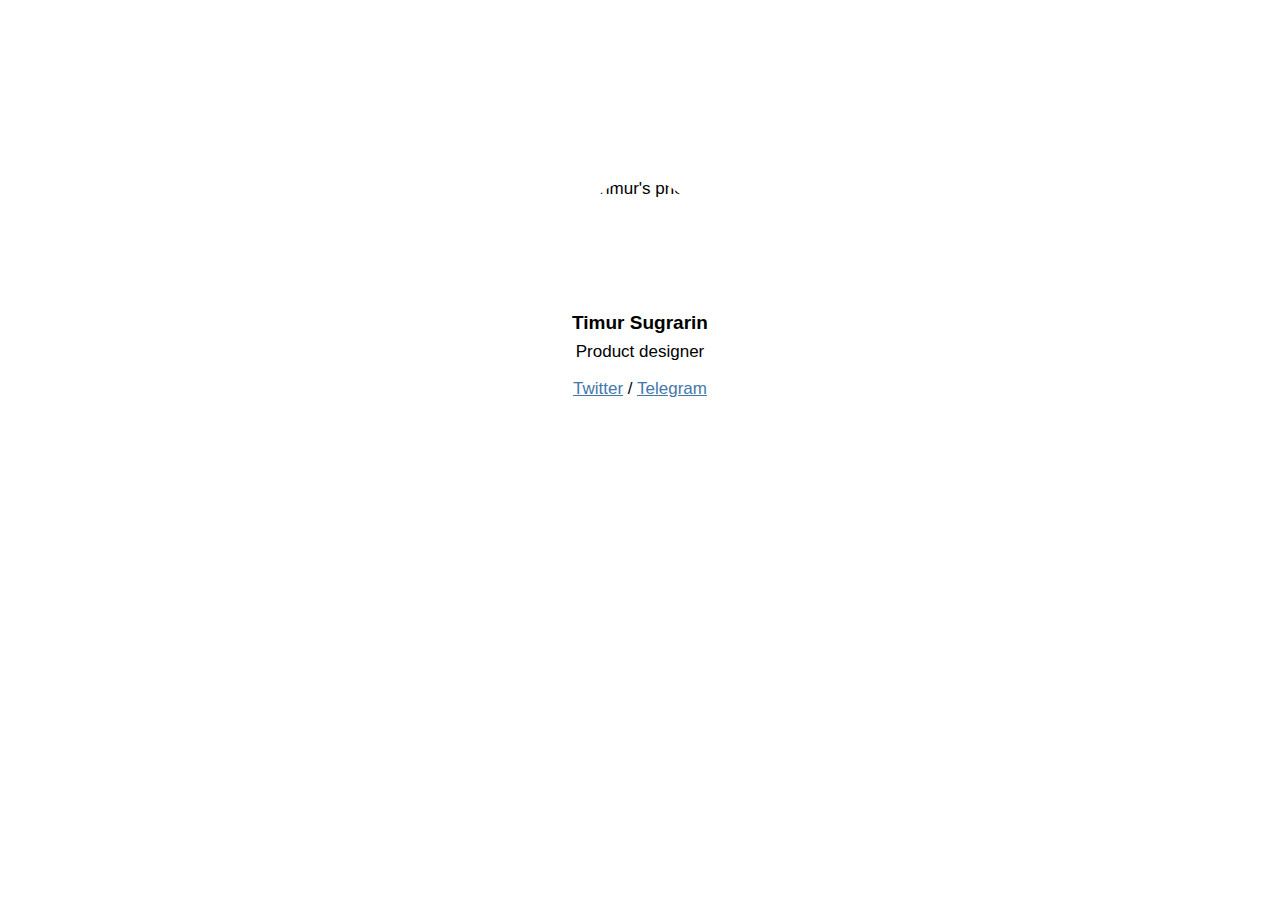
==== index.html @ ad9ad395 "Create index.html" ====
<!DOCTYPE html>
<html lang="en">
<head>
	<title>Timur Sugrarin</title>
	<meta name="description" content="Info and contacts">
	<meta http-equiv="Content-Type" content="text/html; charset=UTF-8">
	<meta http-equiv="X-UA-Compatible" content="IE=edge">
  <meta name="viewport" content="width=device-width, initial-scale=1">
  <link rel="icon" type="image/svg+xml" href="assets/favicon.svg">
  <link rel="icon" type="image/png" href="assets/favicon.png">
</head>
  
<body style="margin: 14%; font-family: -apple-system, BlinkMacSystemFont, 'Helvetica Neue', 'Helvetica', MS Sans Serif, Roboto, Arial, Oxygen, Ubuntu, Cantarell, 'Open Sans', sans-serif; font-size: 17px;">

		<img style="border-radius: 120px; margin: 0 auto; display: block;" src="assets/timur-sugrarin@2x.jpg" width="120" height="120" alt="Timur's photo">

		<h1 style="font-size: 19px; margin-bottom: 8px; text-align: center;">Timur Sugrarin</h1>

		<p style="margin-top: 0px; text-align: center;">Product designer</p>

		<p style="text-align: center;">
		<a href="https://twitter.com/sugrarin" style="color: #4477AA;">Twitter</a> 
		/ 
		<a href="https://t.me/sugrarin" style="color: #4477AA;">Telegram</a>
		</p>

</body>

</html>
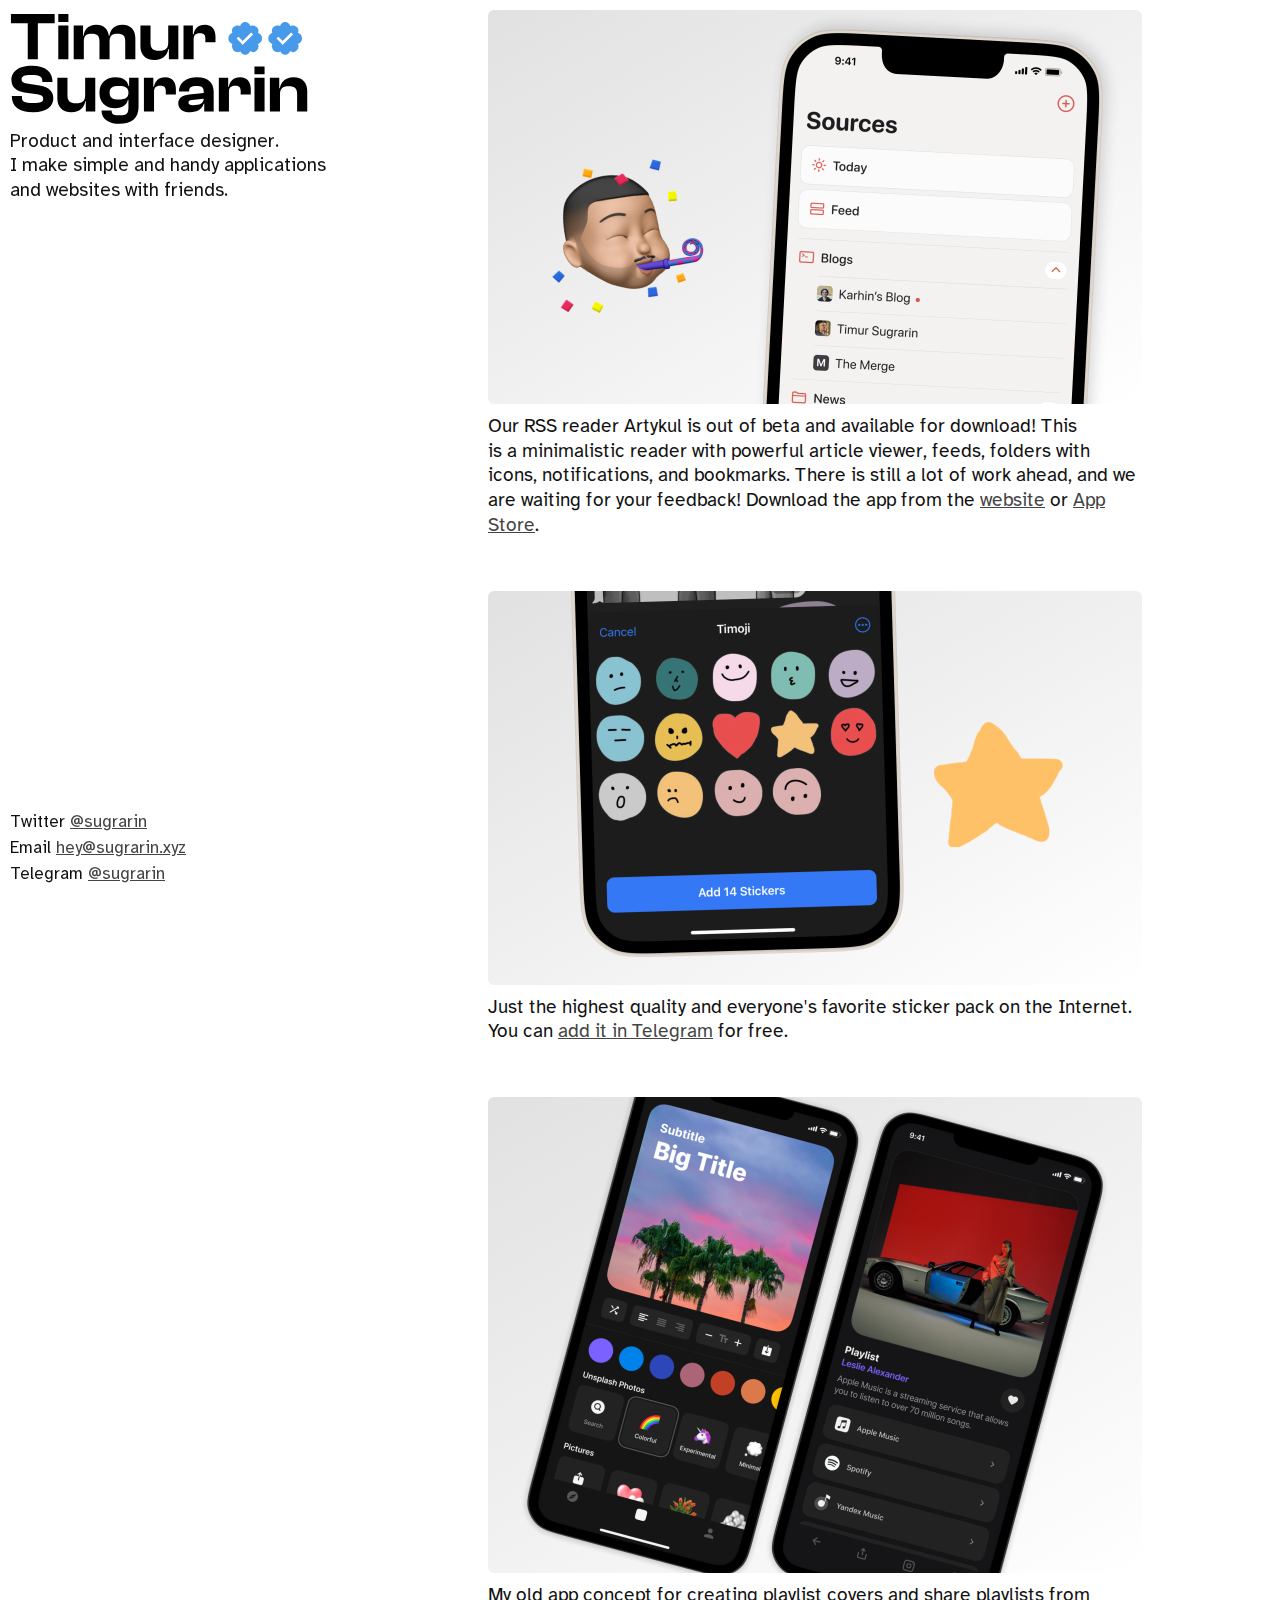
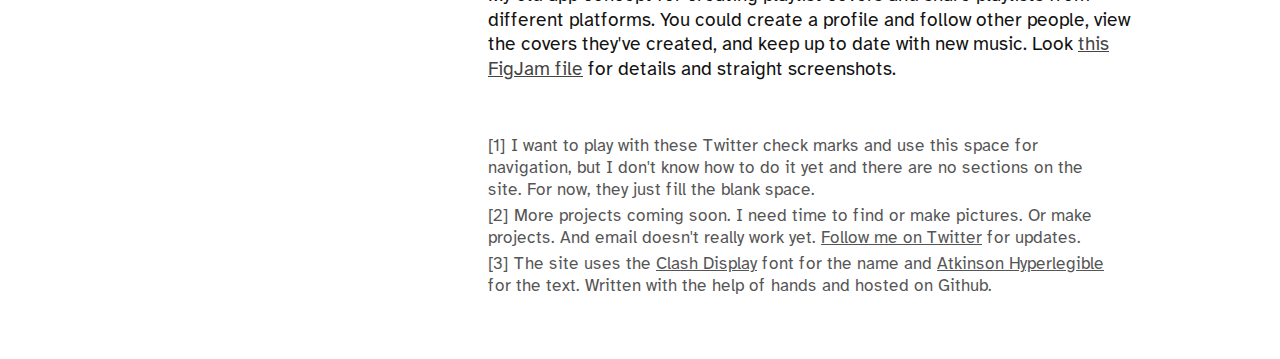
==== commit 459ecb52: "refresh all" ====
--- a/index.html
+++ b/index.html
@@ -1,29 +1,79 @@
 <!DOCTYPE html>
 <html lang="en">
 <head>
+	<meta charset="UTF-8">
+	<meta http-equiv="X-UA-Compatible" content="IE=edge">
+	<meta name="viewport" content="width=device-width, initial-scale=1.0">
+
 	<title>Timur Sugrarin</title>
-	<meta name="description" content="Info and contacts">
-	<meta http-equiv="Content-Type" content="text/html; charset=UTF-8">
-	<meta http-equiv="X-UA-Compatible" content="IE=edge">
-  <meta name="viewport" content="width=device-width, initial-scale=1">
-  <link rel="icon" type="image/svg+xml" href="assets/favicon.svg">
-  <link rel="icon" type="image/png" href="assets/favicon.png">
+	<meta name="description" content="Product and interface designer. I make simple and handy applications and websites with friends.">
+
+	<meta property="og:image" content="/images/ogimage.jpg"/>
+	<meta property="og:title" content="Timur Sugrarin"/>
+	<meta property="og:description" content="Product and interface designer. I make simple and handy applications and websites with friends."/>
+
+	<link rel="stylesheet" href="/assets/mine.css">
+	<link rel="icon" type="image/x-icon" href="/assets/favicon.ico">
+	<link rel="apple-touch-icon-precomposed" href="/assets/favicon.png">
+
 </head>
+
+<body>
+
+  <aside class="sidebar">
+  	<div class="sidebar-top">
+    	<a href="#" class="logo name"></a>
+			<p class="description">
+    		Product and interface designer. I make simple and handy applications and websites with friends. 
+    	</p>
+		</div>
+
+    <div class="sidebar-bottom">
+    	<div class="links">
+    		<span class="link">Twitter <a target="_blank" href="https://twitter.com/sugrarin">@sugrarin</a></span>
+    		<span class="link">Email <a href="#">hey@sugrarin.xyz</a></span>
+    		<span class="link">Telegram <a target="_blank" href="https://sugrarin.t.me/">@sugrarin</a></span>
+    	</div>
+    </div>
+	</aside>
   
-<body style="margin: 14%; font-family: -apple-system, BlinkMacSystemFont, 'Helvetica Neue', 'Helvetica', MS Sans Serif, Roboto, Arial, Oxygen, Ubuntu, Cantarell, 'Open Sans', sans-serif; font-size: 17px;">
+  <main class="main">
 
-		<img style="border-radius: 120px; margin: 0 auto; display: block;" src="assets/timur-sugrarin@2x.jpg" width="120" height="120" alt="Timur's photo">
+  	<div class="post">
+			<img class="post-image" width="654" height="394" src="/images/artykul@2x.png" alt="">
+    	<p class="post-text">
+    		Our RSS reader Artykul is out of beta and available for download! This is a minimalistic reader with powerful article viewer, feeds, folders with icons, notifications, and bookmarks. There is still a lot of work ahead, and we are waiting for your feedback! Download the app from the <a href="https://artykul.org/">website</a> or <a href="https://apps.apple.com/app/id1618798027">App Store</a>.
+    	</p>  		
+  	</div>
 
-		<h1 style="font-size: 19px; margin-bottom: 8px; text-align: center;">Timur Sugrarin</h1>
+  	<div class="post">
+			<img class="post-image" width="654" height="394" src="/images/stickers@2x.png" alt="">
+    	<p class="post-text">
+    		Just the highest quality and everyone's favorite sticker pack on the Internet. You can <a href="https://t.me/addstickers/timojipack">add it in Telegram</a> for free.
+    	</p>  		
+  	</div>
 
-		<p style="margin-top: 0px; text-align: center;">Product designer</p>
+		<div class="post">
+			<img class="post-image" width="654" height="394" src="/images/playlisten@2x.png" alt="">
+    	<p class="post-text">
+    		My old app concept for creating playlist covers and share playlists from different platforms. You could create a profile and follow other people, view the covers they've created, and keep up to date with new music. Look <a target="_blank" href="https://www.figma.com/file/Sy4nIL1t17ZvkW5pwkJ0r8?embed_host=share&kind=&node-id=0%3A1&t=X8rtTee0BBzfhbx1-1&viewer=1">this FigJam file</a> for details and straight screenshots.
+    	</p>  		
+  	</div>  	
 
-		<p style="text-align: center;">
-		<a href="https://twitter.com/sugrarin" style="color: #4477AA;">Twitter</a> 
-		/ 
-		<a href="https://t.me/sugrarin" style="color: #4477AA;">Telegram</a>
-		</p>
+  	<div class="post">
+    	<p class="post-text gray">
+    		[1] I want to play with these Twitter check marks and use this space for navigation, but I don't know how to do it yet and there are no sections on the site. For now, they just fill the blank space.
+    	</p>
+    	<p class="post-text gray">
+    		[2] More projects coming soon. I need time to find or make pictures. Or make projects. And email doesn't really work yet. <a href="https://twitter.com/sugrarin">Follow me on Twitter</a> for updates.
+    	</p>
+    	<p class="post-text gray">
+    		[3] The site uses the <a href="https://www.fontshare.com/fonts/clash-display">Clash Display</a> font for the name and <a href="https://brailleinstitute.org/freefont">Atkinson Hyperlegible</a> for the text. Written with the help of hands and hosted on Github.
+    	</p>
+  	</div>
 
+  </main>
+  
 </body>
 
-</html>
+</html>--- a/assets/mine.css
+++ b/assets/mine.css
@@ -0,0 +1,217 @@
+:root {
+  --background-color: #ffffff;
+  --text-color: #111111;
+  --gray-text-color: #555555;
+
+  --link-color: #444444;
+  --hovered-link-color: #111111;
+
+  --image-background: linear-gradient(150deg, rgba(0,0,0,0.11916534810126578) 0%, rgba(255,255,255,0) 100%);
+
+  --logo: url(/images/logo-black.svg);
+}
+
+@media(prefers-color-scheme: dark) {
+  :root {
+    --background-color: #111111;
+    --text-color: #f5f5f5;
+    --gray-text-color: #9A9A9A;
+
+    --link-color: #999999;
+    --hovered-link-color: #f5f5f5;
+
+    --image-background: linear-gradient(160deg, rgba(255,255,255,0.12232990506329111) 0%, rgba(255,255,255,0) 100%);
+
+    --logo: url(/images/logo-white.svg);
+  }
+}
+
+@font-face {
+  font-family: 'Atkinson-Hyperlegible';
+  src: url('/assets/Atkinson-Hyperlegible-Regular-102a.woff2') format('woff2');
+       font-weight: normal;
+       font-display: swap;
+       font-style: normal;
+}
+
+html, body, div, span, object, iframe,
+h1, h2, h3, h4, h5, h6, p, blockquote, pre,
+a, abbr, acronym, address, code,
+del, dfn, em, img, q, dl, dt, dd, ol, ul, li,
+fieldset, form, label, legend,
+table, caption, tbody, tfoot, thead, tr, th, td {
+  margin: 0;
+  padding: 0;
+  border: 0;
+}
+
+*, *:before, *:after {
+  box-sizing: border-box;
+}
+
+body {
+  font-family: 'Atkinson-Hyperlegible', Arial, sans-serif;
+  max-width: 1081px;
+  display: grid;
+  grid-template-columns: 340px 1fr;
+  grid-gap: 10px;
+  color: var(--text-color);
+  background-color: var(--background-color);
+  /*-webkit-font-smoothing: antialiased;*/
+  /*-moz-osx-font-smoothing: grayscale;*/
+}
+
+aside {
+  position: sticky;
+  top: 0;
+  height: 100vh;
+  padding: 10px; 
+  display: flex;
+  flex-wrap: wrap;
+}
+
+.logo {
+  display: block;
+  width: 300px;
+  height: 118px;
+  background-repeat: no-repeat;
+  background-position: center;
+  background-size: contain;
+}
+
+.name {
+  background-image: var(--logo);
+}
+
+.description {
+  font-size: 19px;
+  margin: 2px 0;
+  line-height: 128%;
+}
+
+.sidebar-bottom {
+  margin: auto 0;
+  margin-bottom: 0px;
+}
+
+.links {
+  font-size: 17px;
+}
+
+.link {
+  display: block;
+  margin: 5px 0;
+}
+
+main {
+  max-width: 674px;
+  padding: 10px;
+}
+
+p {
+  font-size: 19px;
+  line-height: 130%;
+  margin-bottom: 6px;
+}
+
+img {
+  max-width: 100%;
+  height: auto;
+  margin: 0;
+}
+
+a {
+  color: var(--link-color);
+}
+
+a:hover {
+  color: var(--hovered-link-color);
+}
+
+.post {
+  margin-bottom: 52px;
+}
+
+.post-image {
+  margin-bottom: 6px;
+  border-radius: 6px;
+  background: var(--image-background);
+}
+
+.gray {
+  color: var(--gray-text-color);
+  font-size: 17px;
+  margin-bottom: 4px;
+  max-width: 96%;
+}
+
+.gray a {
+  color: var(--gray-text-color);
+}
+
+@media screen and (min-width: 1025px) {
+  body {
+    max-width: 100%;
+  }
+  .main {
+    margin: 0 auto;
+    max-width: 100%;
+  }
+  .post {
+    max-width: 654px;
+  }
+}
+
+@media screen and (min-width: 1774px) {
+  body {
+    max-width: 100%;
+  }
+  .main {
+    margin: 0 auto;
+    max-width: 1414px;
+    display: flex;
+    flex-wrap: wrap;
+  }
+  .post {
+    max-width: 654px;
+    margin: 0 20px;
+  }
+}
+
+@media (max-width: 820px) {
+  body {
+    grid-template-columns: none;
+  }
+  
+  aside {
+  position: inherit;
+  height: 100%;
+  max-width: 674px;
+  margin: 0 auto;
+  }
+
+  .description {
+    max-width: 94%;
+  }
+
+  .sidebar-top {
+    margin-bottom: 16px;
+  }
+
+  .links {
+  font-size: 18px;
+  }
+
+  .link {
+    margin: 6px 0;
+  }
+
+  main {
+  /*max-width: 154px;*/
+  margin: 0 auto;
+  }
+
+  p {
+    font-size: 18px;
+  }
+}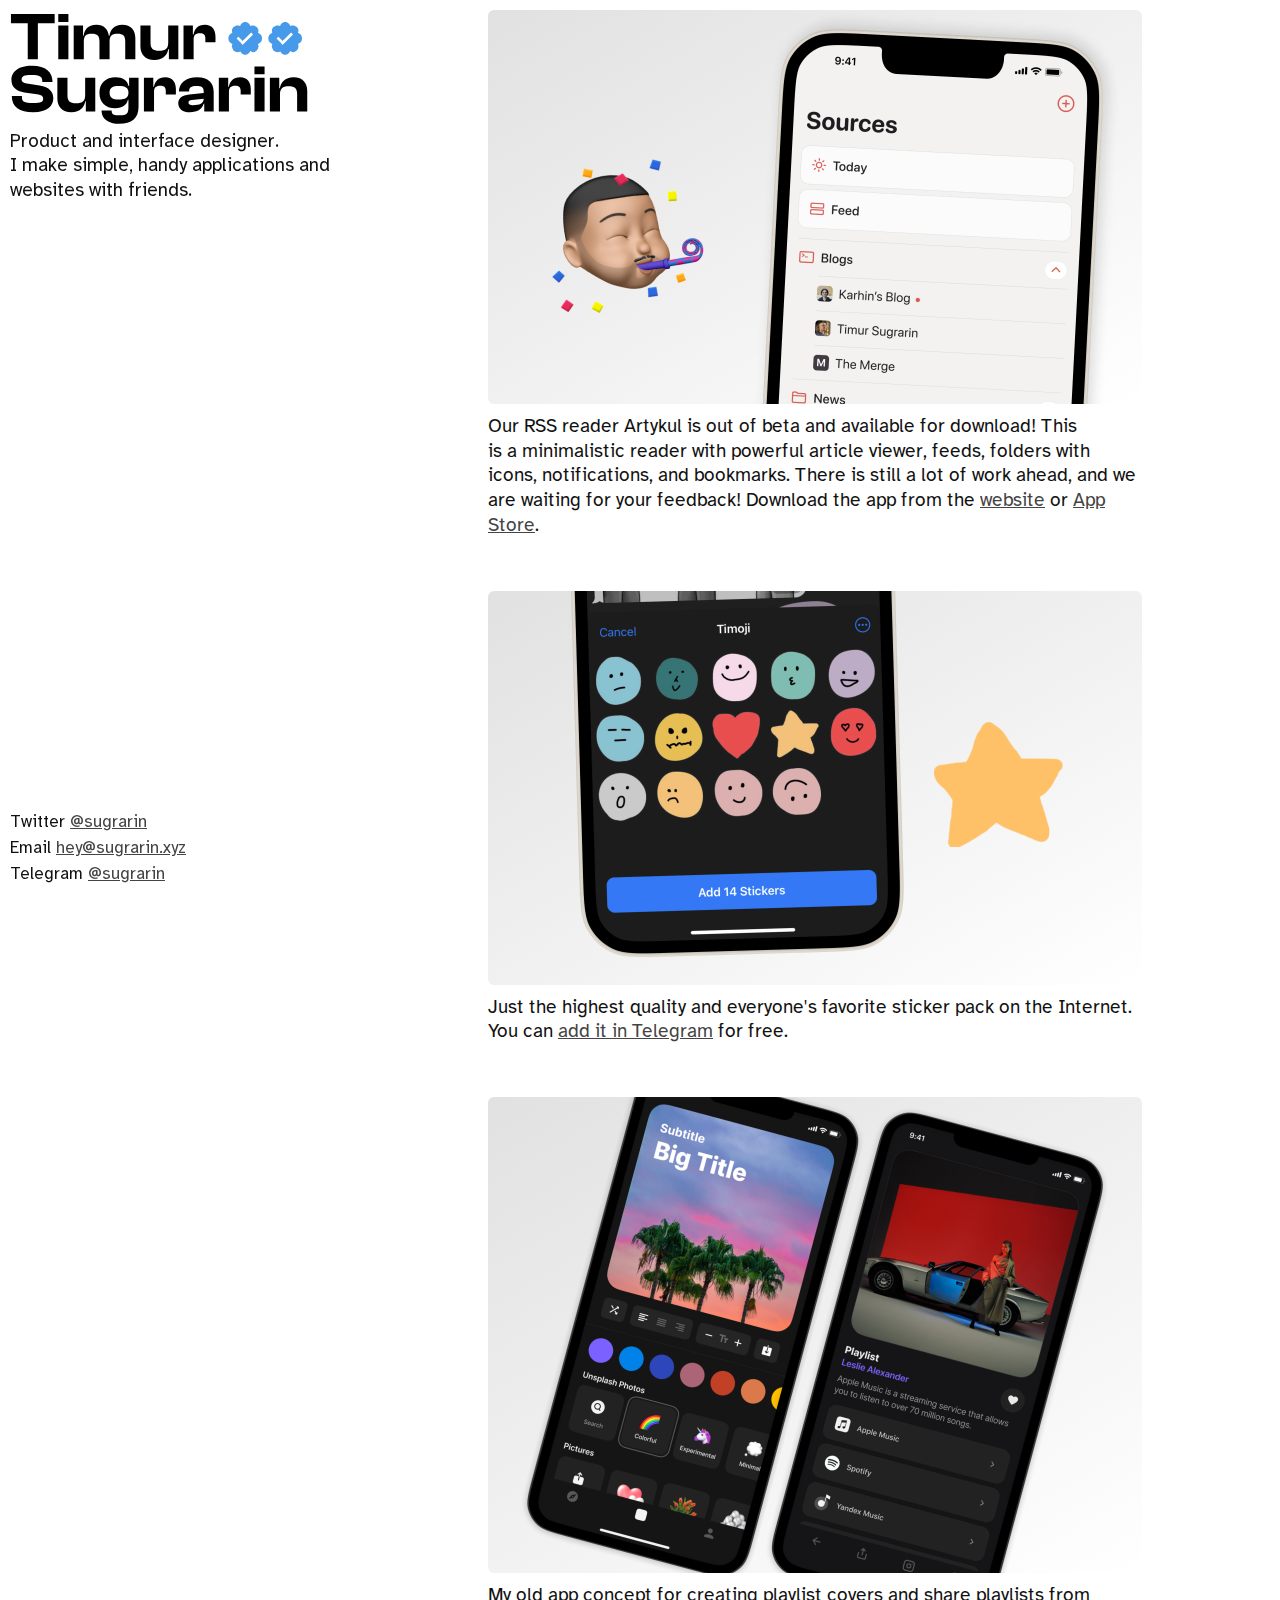
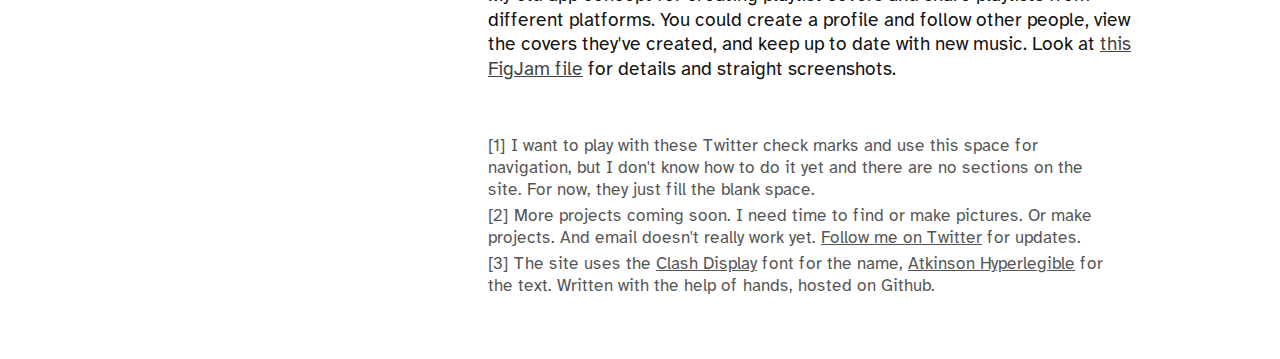
==== commit 71613977: "Update index.html" ====
--- a/index.html
+++ b/index.html
@@ -6,7 +6,7 @@
 	<meta name="viewport" content="width=device-width, initial-scale=1.0">
 
 	<title>Timur Sugrarin</title>
-	<meta name="description" content="Product and interface designer. I make simple and handy applications and websites with friends.">
+	<meta name="description" content="Product and interface designer. I make simple, handy applications and websites with friends.">
 
 	<meta property="og:image" content="/images/ogimage.jpg"/>
 	<meta property="og:title" content="Timur Sugrarin"/>
@@ -24,7 +24,7 @@
   	<div class="sidebar-top">
     	<a href="#" class="logo name"></a>
 			<p class="description">
-    		Product and interface designer. I make simple and handy applications and websites with friends. 
+    		Product and interface designer. I make simple, handy applications and websites with friends.
     	</p>
 		</div>
 
@@ -56,7 +56,7 @@
 		<div class="post">
 			<img class="post-image" width="654" height="394" src="/images/playlisten@2x.png" alt="">
     	<p class="post-text">
-    		My old app concept for creating playlist covers and share playlists from different platforms. You could create a profile and follow other people, view the covers they've created, and keep up to date with new music. Look <a target="_blank" href="https://www.figma.com/file/Sy4nIL1t17ZvkW5pwkJ0r8?embed_host=share&kind=&node-id=0%3A1&t=X8rtTee0BBzfhbx1-1&viewer=1">this FigJam file</a> for details and straight screenshots.
+    		My old app concept for creating playlist covers and share playlists from different platforms. You could create a profile and follow other people, view the covers they've created, and keep up to date with new music. Look at <a target="_blank" href="https://www.figma.com/file/Sy4nIL1t17ZvkW5pwkJ0r8?embed_host=share&kind=&node-id=0%3A1&t=X8rtTee0BBzfhbx1-1&viewer=1">this FigJam file</a> for details and straight screenshots.
     	</p>  		
   	</div>  	
 
@@ -68,7 +68,7 @@
     		[2] More projects coming soon. I need time to find or make pictures. Or make projects. And email doesn't really work yet. <a href="https://twitter.com/sugrarin">Follow me on Twitter</a> for updates.
     	</p>
     	<p class="post-text gray">
-    		[3] The site uses the <a href="https://www.fontshare.com/fonts/clash-display">Clash Display</a> font for the name and <a href="https://brailleinstitute.org/freefont">Atkinson Hyperlegible</a> for the text. Written with the help of hands and hosted on Github.
+    		[3] The site uses the <a href="https://www.fontshare.com/fonts/clash-display">Clash Display</a> font for the name, <a href="https://brailleinstitute.org/freefont">Atkinson Hyperlegible</a> for the text. Written with the help of hands, hosted on Github.
     	</p>
   	</div>
 
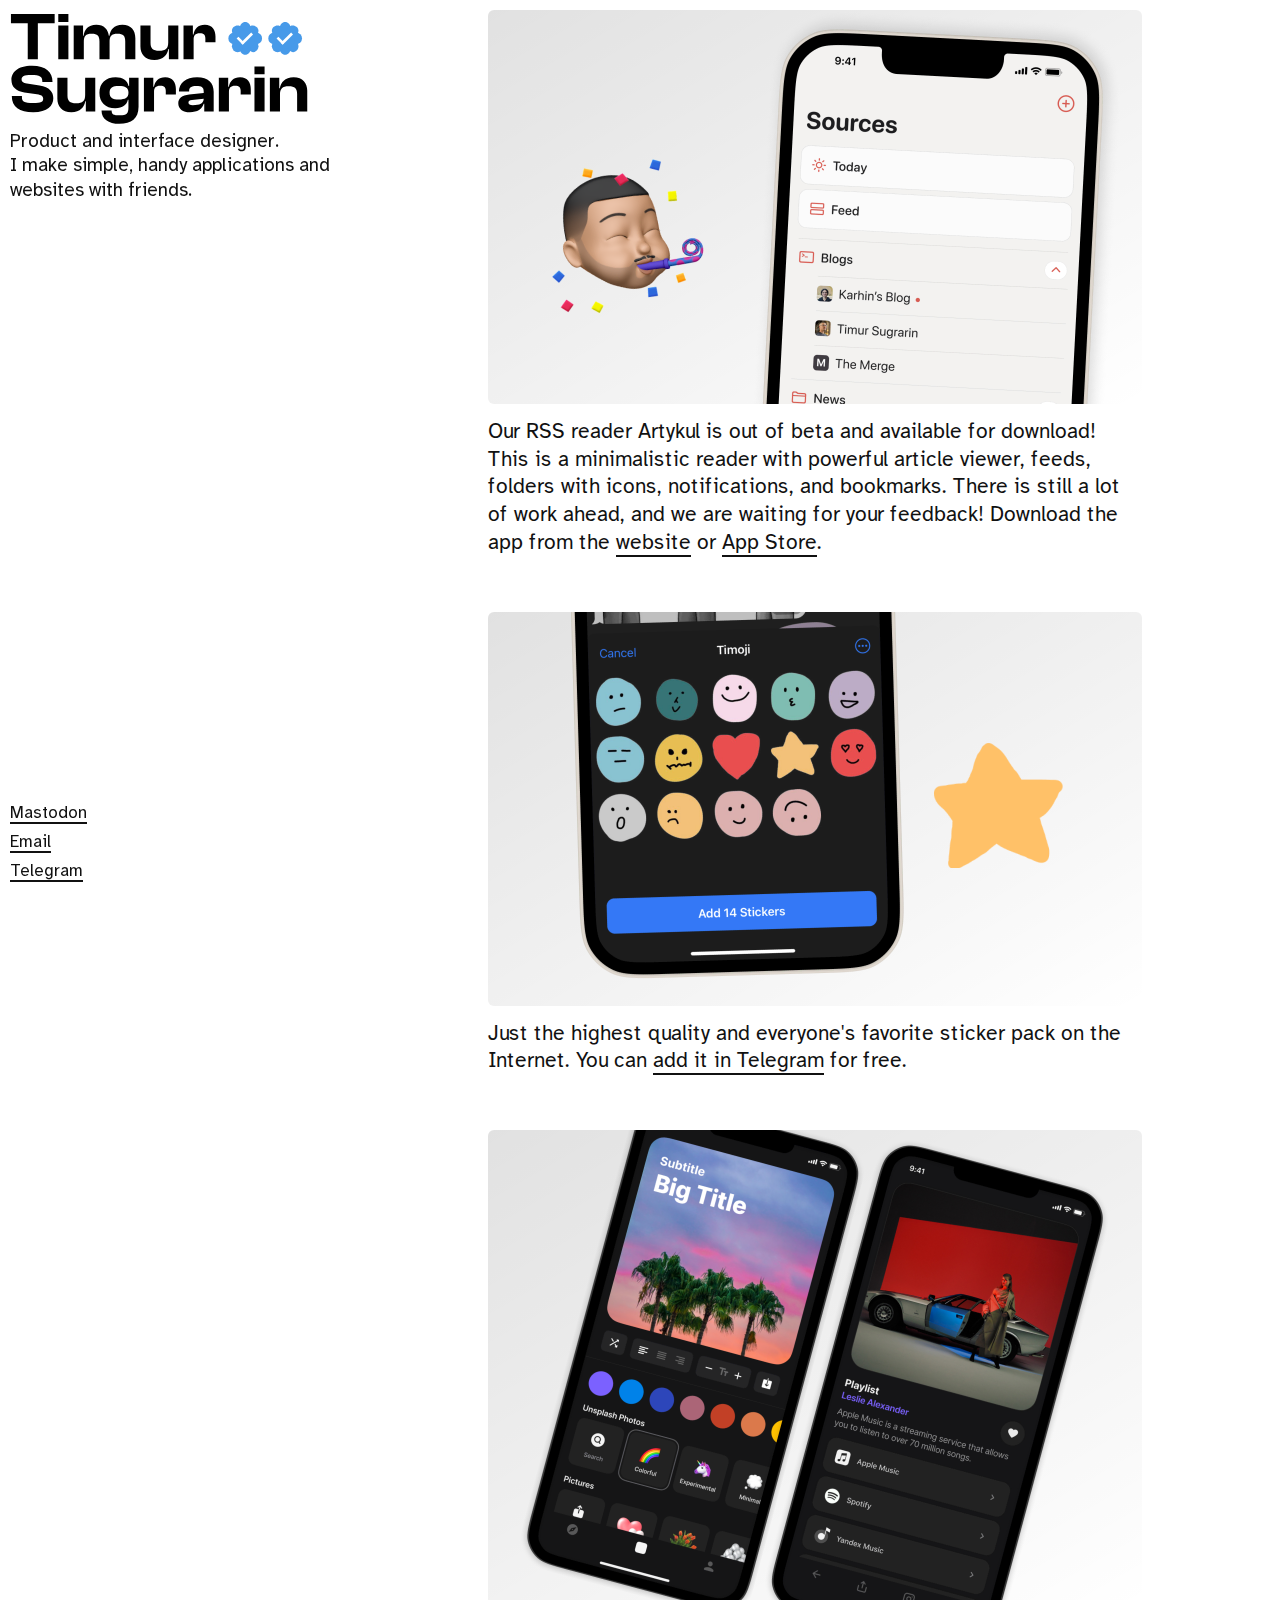
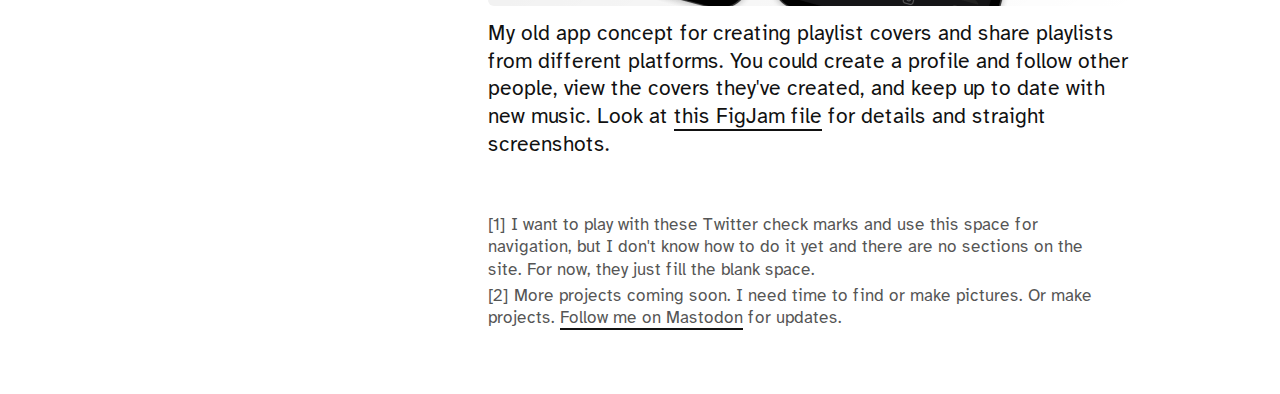
==== commit 0ef8225a: "fix sizes and links" ====
--- a/index.html
+++ b/index.html
@@ -22,7 +22,7 @@
 
   <aside class="sidebar">
   	<div class="sidebar-top">
-    	<a href="#" class="logo name"></a>
+    	<a class="logo name"></a>
 			<p class="description">
     		Product and interface designer. I make simple, handy applications and websites with friends.
     	</p>
@@ -30,9 +30,9 @@
 
     <div class="sidebar-bottom">
     	<div class="links">
-    		<span class="link">Twitter <a target="_blank" href="https://twitter.com/sugrarin">@sugrarin</a></span>
-    		<span class="link">Email <a href="#">hey@sugrarin.xyz</a></span>
-    		<span class="link">Telegram <a target="_blank" href="https://sugrarin.t.me/">@sugrarin</a></span>
+    		<span class="link"><a rel="me" target="_blank" href="https://mastodon.social/@sugrarin">Mastodon</a></span>
+    		<span class="link"><a href="mailto:hey@sugrarin.xyz">Email</a></span>
+    		<span class="link"><a target="_blank" href="https://sugrarin.t.me/">Telegram</a></span>
     	</div>
     </div>
 	</aside>
@@ -65,10 +65,7 @@
     		[1] I want to play with these Twitter check marks and use this space for navigation, but I don't know how to do it yet and there are no sections on the site. For now, they just fill the blank space.
     	</p>
     	<p class="post-text gray">
-    		[2] More projects coming soon. I need time to find or make pictures. Or make projects. And email doesn't really work yet. <a href="https://twitter.com/sugrarin">Follow me on Twitter</a> for updates.
-    	</p>
-    	<p class="post-text gray">
-    		[3] The site uses the <a href="https://www.fontshare.com/fonts/clash-display">Clash Display</a> font for the name, <a href="https://brailleinstitute.org/freefont">Atkinson Hyperlegible</a> for the text. Written with the help of hands, hosted on Github.
+    		[2] More projects coming soon. I need time to find or make pictures. Or make projects. <a href="https://mastodon.social/@sugrarin">Follow me on Mastodon</a> for updates.
     	</p>
   	</div>
 
--- a/assets/mine.css
+++ b/assets/mine.css
@@ -3,8 +3,8 @@
   --text-color: #111111;
   --gray-text-color: #555555;
 
-  --link-color: #444444;
-  --hovered-link-color: #111111;
+  --link-color: #111111;
+  --hovered-link-color: #555555;
 
   --image-background: linear-gradient(150deg, rgba(0,0,0,0.11916534810126578) 0%, rgba(255,255,255,0) 100%);
 
@@ -49,8 +49,12 @@
   box-sizing: border-box;
 }
 
+head, link, meta, script, style, title {
+  display: none;
+}
+
 body {
-  font-family: 'Atkinson-Hyperlegible', Arial, sans-serif;
+  font-family: 'Atkinson-Hyperlegible', 'Helvetica Neue', Helvetica, Arial, sans-serif;
   max-width: 1081px;
   display: grid;
   grid-template-columns: 340px 1fr;
@@ -77,6 +81,11 @@
   background-repeat: no-repeat;
   background-position: center;
   background-size: contain;
+  border-bottom: none;
+}
+
+.logo:hover {
+  border-bottom: none;
 }
 
 .name {
@@ -100,7 +109,7 @@
 
 .link {
   display: block;
-  margin: 5px 0;
+  margin: 8px 0;
 }
 
 main {
@@ -122,18 +131,30 @@
 
 a {
   color: var(--link-color);
+  text-decoration: none;
+  border-bottom: 2px solid var(--link-color);
 }
 
 a:hover {
   color: var(--hovered-link-color);
+  border-bottom: 2px solid var(--hovered-link-color);
 }
 
 .post {
-  margin-bottom: 52px;
+  margin-bottom: 54px;
+}
+
+.post-text {
+  font-size: 21px;
+  line-height: 132%;
+}
+
+.post-text>a {
+  padding-bottom: 1px;
 }
 
 .post-image {
-  margin-bottom: 6px;
+  margin-bottom: 10px;
   border-radius: 6px;
   background: var(--image-background);
 }
@@ -203,7 +224,7 @@
   }
 
   .link {
-    margin: 6px 0;
+    margin: 8px 0;
   }
 
   main {
